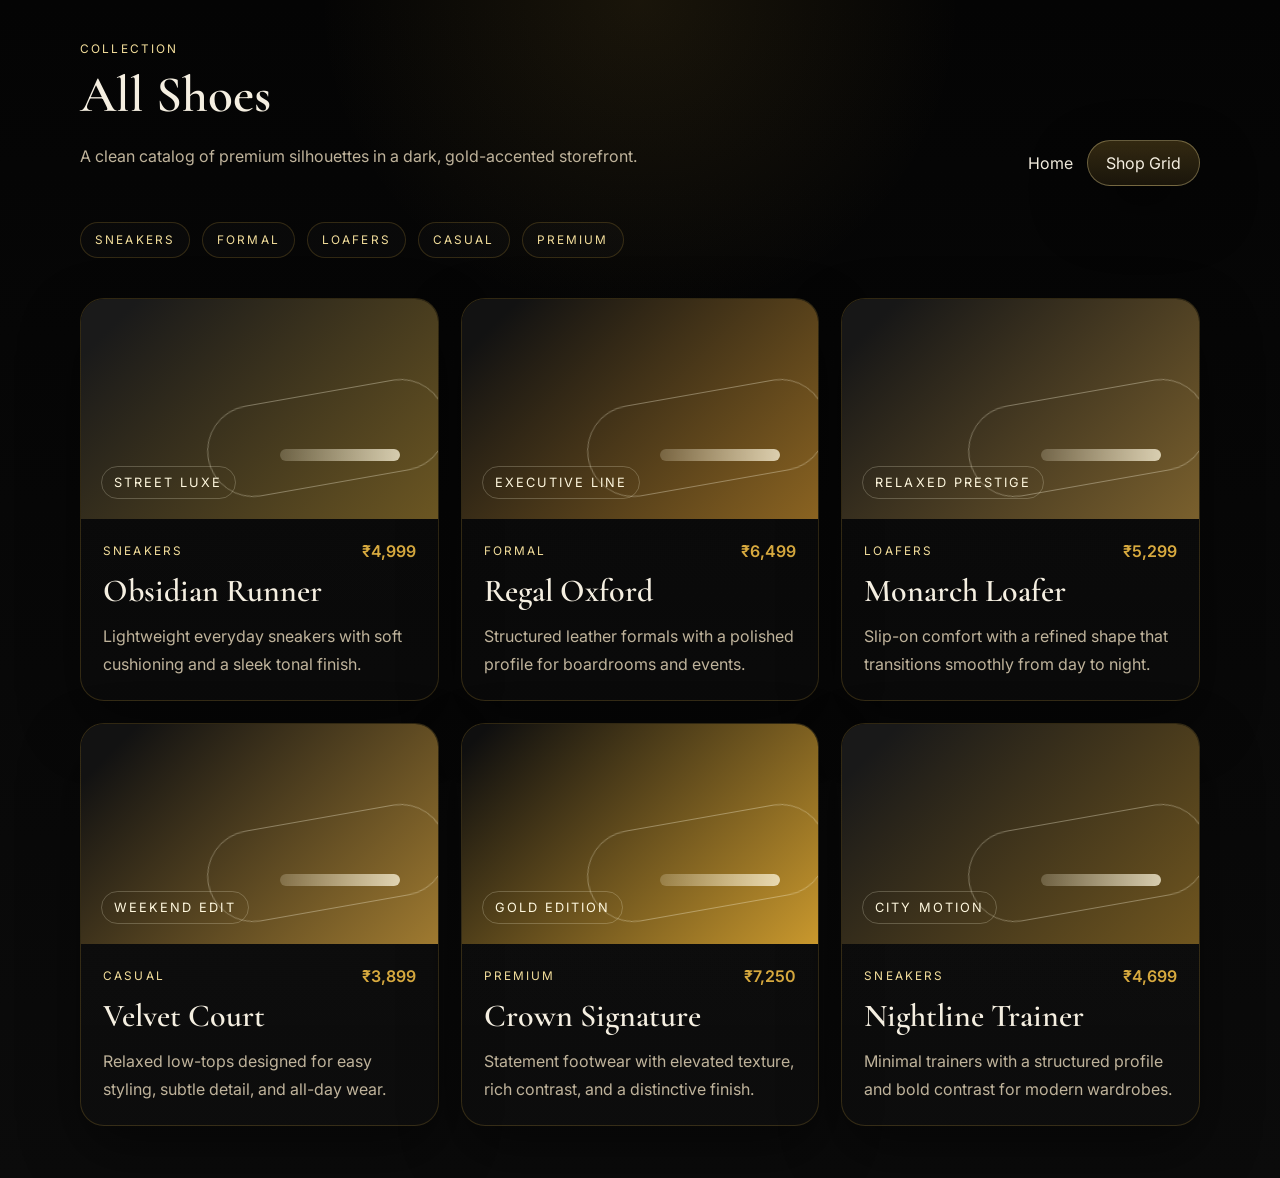
==== shoes.html @ 7613931d "Completed MVP." ====
<!DOCTYPE html>
<html lang="en">
<head>
  <meta charset="UTF-8">
  <meta name="viewport" content="width=device-width, initial-scale=1.0">
  <title>Monarch Pace | Shoe Collection</title>
  <link rel="preconnect" href="https://fonts.googleapis.com">
  <link rel="preconnect" href="https://fonts.gstatic.com" crossorigin>
  <link href="https://fonts.googleapis.com/css2?family=Cormorant+Garamond:wght@500;600;700&family=Inter:wght@400;500;600&display=swap" rel="stylesheet">
  <link rel="stylesheet" href="shoes.css">
</head>
<body>
  <header class="catalog-header fade-section">
    <div>
      <p class="eyebrow">Collection</p>
      <h1>All Shoes</h1>
      <p class="header-copy">A clean catalog of premium silhouettes in a dark, gold-accented storefront.</p>
    </div>
    <nav class="catalog-nav">
      <a href="index.html">Home</a>
      <a class="nav-button" href="#catalog">Shop Grid</a>
    </nav>
  </header>

  <main>
    <section class="filter-row fade-section">
      <span>Sneakers</span>
      <span>Formal</span>
      <span>Loafers</span>
      <span>Casual</span>
      <span>Premium</span>
    </section>

    <section id="catalog" class="catalog-grid fade-section">
      <article class="shoe-card">
        <div class="shoe-visual visual-sneaker">
          <span>Street Luxe</span>
        </div>
        <div class="shoe-copy">
          <div class="shoe-meta">
            <p>Sneakers</p>
            <span>₹4,999</span>
          </div>
          <h2>Obsidian Runner</h2>
          <p>Lightweight everyday sneakers with soft cushioning and a sleek tonal finish.</p>
        </div>
      </article>

      <article class="shoe-card">
        <div class="shoe-visual visual-formal">
          <span>Executive Line</span>
        </div>
        <div class="shoe-copy">
          <div class="shoe-meta">
            <p>Formal</p>
            <span>₹6,499</span>
          </div>
          <h2>Regal Oxford</h2>
          <p>Structured leather formals with a polished profile for boardrooms and events.</p>
        </div>
      </article>

      <article class="shoe-card">
        <div class="shoe-visual visual-loafer">
          <span>Relaxed Prestige</span>
        </div>
        <div class="shoe-copy">
          <div class="shoe-meta">
            <p>Loafers</p>
            <span>₹5,299</span>
          </div>
          <h2>Monarch Loafer</h2>
          <p>Slip-on comfort with a refined shape that transitions smoothly from day to night.</p>
        </div>
      </article>

      <article class="shoe-card">
        <div class="shoe-visual visual-casual">
          <span>Weekend Edit</span>
        </div>
        <div class="shoe-copy">
          <div class="shoe-meta">
            <p>Casual</p>
            <span>₹3,899</span>
          </div>
          <h2>Velvet Court</h2>
          <p>Relaxed low-tops designed for easy styling, subtle detail, and all-day wear.</p>
        </div>
      </article>

      <article class="shoe-card">
        <div class="shoe-visual visual-premium">
          <span>Gold Edition</span>
        </div>
        <div class="shoe-copy">
          <div class="shoe-meta">
            <p>Premium</p>
            <span>₹7,250</span>
          </div>
          <h2>Crown Signature</h2>
          <p>Statement footwear with elevated texture, rich contrast, and a distinctive finish.</p>
        </div>
      </article>

      <article class="shoe-card">
        <div class="shoe-visual visual-sneaker-alt">
          <span>City Motion</span>
        </div>
        <div class="shoe-copy">
          <div class="shoe-meta">
            <p>Sneakers</p>
            <span>₹4,699</span>
          </div>
          <h2>Nightline Trainer</h2>
          <p>Minimal trainers with a structured profile and bold contrast for modern wardrobes.</p>
        </div>
      </article>
    </section>
  </main>

  <script src="script.js"></script>
</body>
</html>
---- shoes.css ----
:root {
  --bg: #050505;
  --surface: #0f0f0f;
  --surface-soft: #151515;
  --text: #f5efe1;
  --muted: #bfb39b;
  --line: rgba(216, 170, 63, 0.2);
  --gold: #d8aa3f;
  --gold-soft: #f3de9b;
  --shadow: 0 24px 60px rgba(0, 0, 0, 0.45);
}

* {
  box-sizing: border-box;
}

body {
  margin: 0;
  min-height: 100vh;
  background:
    radial-gradient(circle at top, rgba(216, 170, 63, 0.1), transparent 24%),
    linear-gradient(180deg, #040404 0%, #0b0b0b 100%);
  color: var(--text);
  font-family: "Inter", sans-serif;
}

a {
  color: inherit;
  text-decoration: none;
}

h1,
h2 {
  margin: 0;
  font-family: "Cormorant Garamond", serif;
  font-weight: 600;
}

.catalog-header,
.filter-row,
.catalog-grid {
  width: min(1120px, calc(100% - 48px));
  margin: 0 auto;
}

.catalog-header {
  display: flex;
  justify-content: space-between;
  gap: 24px;
  align-items: end;
  padding: 42px 0 28px;
}

.eyebrow,
.shoe-meta p,
.filter-row span {
  margin: 0;
  color: var(--gold-soft);
  text-transform: uppercase;
  letter-spacing: 0.18em;
  font-size: 0.74rem;
}

.catalog-header h1 {
  margin-top: 8px;
  font-size: clamp(2.4rem, 4vw, 4rem);
}

.header-copy,
.shoe-copy > p {
  color: var(--muted);
  line-height: 1.75;
}

.catalog-nav {
  display: flex;
  flex-wrap: wrap;
  gap: 14px;
  align-items: center;
}

.nav-button {
  padding: 12px 18px;
  border-radius: 999px;
  border: 1px solid rgba(243, 222, 155, 0.35);
  background: linear-gradient(180deg, rgba(216, 170, 63, 0.22), rgba(216, 170, 63, 0.1));
  box-shadow: var(--shadow);
}

.filter-row {
  display: flex;
  flex-wrap: wrap;
  gap: 12px;
  padding: 8px 0 22px;
}

.filter-row span {
  padding: 10px 14px;
  border: 1px solid var(--line);
  border-radius: 999px;
  background: rgba(255, 255, 255, 0.02);
}

.catalog-grid {
  display: grid;
  grid-template-columns: repeat(3, minmax(0, 1fr));
  gap: 22px;
  padding: 18px 0 52px;
}

.shoe-card {
  overflow: hidden;
  border: 1px solid var(--line);
  border-radius: 24px;
  background: linear-gradient(180deg, rgba(255, 255, 255, 0.02), rgba(255, 255, 255, 0.01));
  box-shadow: var(--shadow);
}

.shoe-visual {
  position: relative;
  min-height: 220px;
  display: flex;
  align-items: end;
  padding: 20px;
  color: #fff8df;
  overflow: hidden;
}

.shoe-visual::before,
.shoe-visual::after {
  content: "";
  position: absolute;
  border-radius: 999px;
  filter: blur(0.5px);
}

.shoe-visual::before {
  width: 240px;
  height: 90px;
  right: -10px;
  bottom: 35px;
  border: 1px solid rgba(255, 248, 223, 0.35);
  transform: rotate(-10deg);
}

.shoe-visual::after {
  width: 120px;
  height: 12px;
  right: 38px;
  bottom: 58px;
  background: linear-gradient(90deg, rgba(255, 248, 223, 0.2), rgba(255, 248, 223, 0.75));
}

.shoe-visual span {
  position: relative;
  z-index: 1;
  padding: 8px 12px;
  border: 1px solid rgba(255, 248, 223, 0.22);
  border-radius: 999px;
  font-size: 0.8rem;
  text-transform: uppercase;
  letter-spacing: 0.16em;
}

.visual-sneaker {
  background: linear-gradient(135deg, #1a1a1a 10%, #6b5622 100%);
}

.visual-formal {
  background: linear-gradient(135deg, #121212 10%, #8a6321 100%);
}

.visual-loafer {
  background: linear-gradient(135deg, #171717 10%, #7a602d 100%);
}

.visual-casual {
  background: linear-gradient(135deg, #121212 10%, #9f7a30 100%);
}

.visual-premium {
  background: linear-gradient(135deg, #0f0f0f 5%, #c9982d 100%);
}

.visual-sneaker-alt {
  background: linear-gradient(135deg, #191919 10%, #70561f 100%);
}

.shoe-copy {
  padding: 22px;
}

.shoe-meta {
  display: flex;
  justify-content: space-between;
  gap: 16px;
  align-items: center;
}

.shoe-meta span {
  color: var(--gold);
  font-weight: 600;
}

.shoe-copy h2 {
  margin-top: 10px;
  font-size: 2rem;
}

.shoe-copy > p {
  margin: 12px 0 0;
}

.fade-section {
  opacity: 0;
  transform: translateY(24px);
  transition: opacity 700ms ease, transform 700ms ease;
}

.fade-section.is-visible {
  opacity: 1;
  transform: translateY(0);
}

.catalog-nav a:hover,
.nav-button:hover,
.filter-row span:hover,
.shoe-card:hover {
  transform: translateY(-2px);
}

.shoe-card,
.filter-row span,
.nav-button {
  transition: transform 180ms ease, border-color 180ms ease, background-color 180ms ease;
}

@media (max-width: 960px) {
  .catalog-grid {
    grid-template-columns: repeat(2, minmax(0, 1fr));
  }
}

@media (max-width: 720px) {
  .catalog-header {
    flex-direction: column;
    align-items: flex-start;
  }

  .catalog-grid {
    grid-template-columns: 1fr;
  }
}

@media (max-width: 640px) {
  .catalog-header,
  .filter-row,
  .catalog-grid {
    width: min(100% - 28px, 1120px);
  }
}
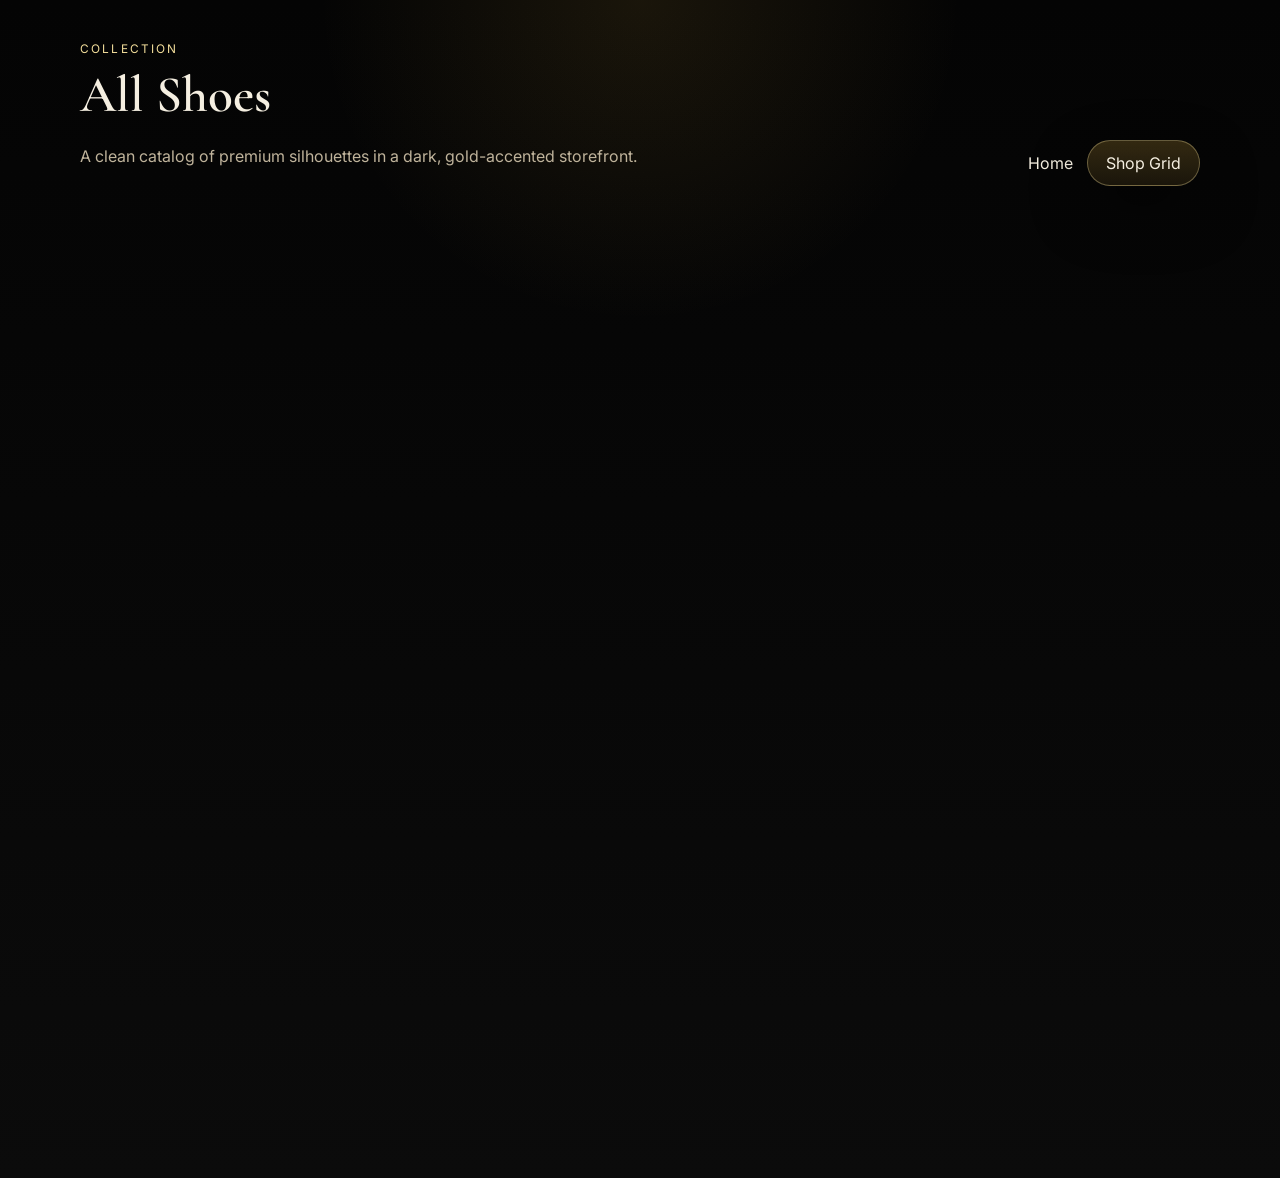
==== commit 63ad1e83: "Added scraping classes." ====
--- a/shoes.html
+++ b/shoes.html
@@ -1,123 +1,128 @@
 <!DOCTYPE html>
 <html lang="en">
+
 <head>
-  <meta charset="UTF-8">
-  <meta name="viewport" content="width=device-width, initial-scale=1.0">
-  <title>Monarch Pace | Shoe Collection</title>
-  <link rel="preconnect" href="https://fonts.googleapis.com">
-  <link rel="preconnect" href="https://fonts.gstatic.com" crossorigin>
-  <link href="https://fonts.googleapis.com/css2?family=Cormorant+Garamond:wght@500;600;700&family=Inter:wght@400;500;600&display=swap" rel="stylesheet">
-  <link rel="stylesheet" href="shoes.css">
+	<meta charset="UTF-8">
+	<meta name="viewport" content="width=device-width, initial-scale=1.0">
+	<title>Monarch Pace | Shoe Collection</title>
+	<link rel="preconnect" href="https://fonts.googleapis.com">
+	<link rel="preconnect" href="https://fonts.gstatic.com" crossorigin>
+	<link
+		href="https://fonts.googleapis.com/css2?family=Cormorant+Garamond:wght@500;600;700&family=Inter:wght@400;500;600&display=swap"
+		rel="stylesheet">
+	<link rel="stylesheet" href="shoes.css">
 </head>
+
 <body>
-  <header class="catalog-header fade-section">
-    <div>
-      <p class="eyebrow">Collection</p>
-      <h1>All Shoes</h1>
-      <p class="header-copy">A clean catalog of premium silhouettes in a dark, gold-accented storefront.</p>
-    </div>
-    <nav class="catalog-nav">
-      <a href="index.html">Home</a>
-      <a class="nav-button" href="#catalog">Shop Grid</a>
-    </nav>
-  </header>
+	<header class="catalog-header fade-section">
+		<div>
+			<p class="eyebrow">Collection</p>
+			<h1>All Shoes</h1>
+			<p class="header-copy">A clean catalog of premium silhouettes in a dark, gold-accented storefront.</p>
+		</div>
+		<nav class="catalog-nav">
+			<a href="index.html">Home</a>
+			<a class="nav-button" href="#catalog">Shop Grid</a>
+		</nav>
+	</header>
 
-  <main>
-    <section class="filter-row fade-section">
-      <span>Sneakers</span>
-      <span>Formal</span>
-      <span>Loafers</span>
-      <span>Casual</span>
-      <span>Premium</span>
-    </section>
+	<main>
+		<section class="filter-row fade-section">
+			<span>Sneakers</span>
+			<span>Formal</span>
+			<span>Loafers</span>
+			<span>Casual</span>
+			<span>Premium</span>
+		</section>
 
-    <section id="catalog" class="catalog-grid fade-section">
-      <article class="shoe-card">
-        <div class="shoe-visual visual-sneaker">
-          <span>Street Luxe</span>
-        </div>
-        <div class="shoe-copy">
-          <div class="shoe-meta">
-            <p>Sneakers</p>
-            <span>₹4,999</span>
-          </div>
-          <h2>Obsidian Runner</h2>
-          <p>Lightweight everyday sneakers with soft cushioning and a sleek tonal finish.</p>
-        </div>
-      </article>
+		<section id="catalog" class="catalog-grid fade-section">
+			<article class="shoe-card product_card">
+				<div class="shoe-visual visual-sneaker">
+					<span>Street Luxe</span>
+				</div>
+				<div class="shoe-copy">
+					<div class="shoe-meta">
+						<p>Sneakers</p>
+						<span class="product_price">₹4,999</span>
+					</div>
+					<h2 class="product_title">Obsidian Runner</h2>
+					<p class="product_desc">Lightweight everyday sneakers with soft cushioning and a sleek tonal finish.</p>
+				</div>
+			</article>
 
-      <article class="shoe-card">
-        <div class="shoe-visual visual-formal">
-          <span>Executive Line</span>
-        </div>
-        <div class="shoe-copy">
-          <div class="shoe-meta">
-            <p>Formal</p>
-            <span>₹6,499</span>
-          </div>
-          <h2>Regal Oxford</h2>
-          <p>Structured leather formals with a polished profile for boardrooms and events.</p>
-        </div>
-      </article>
+			<article class="shoe-card product_card">
+				<div class="shoe-visual visual-formal">
+					<span>Executive Line</span>
+				</div>
+				<div class="shoe-copy">
+					<div class="shoe-meta">
+						<p>Formal</p>
+						<span class="product_price">₹6,499</span>
+					</div>
+					<h2 class="product_title">Regal Oxford</h2>
+					<p class="product_desc">Structured leather formals with a polished profile for boardrooms and events.</p>
+				</div>
+			</article>
 
-      <article class="shoe-card">
-        <div class="shoe-visual visual-loafer">
-          <span>Relaxed Prestige</span>
-        </div>
-        <div class="shoe-copy">
-          <div class="shoe-meta">
-            <p>Loafers</p>
-            <span>₹5,299</span>
-          </div>
-          <h2>Monarch Loafer</h2>
-          <p>Slip-on comfort with a refined shape that transitions smoothly from day to night.</p>
-        </div>
-      </article>
+			<article class="shoe-card product_card">
+				<div class="shoe-visual visual-loafer">
+					<span>Relaxed Prestige</span>
+				</div>
+				<div class="shoe-copy">
+					<div class="shoe-meta">
+						<p>Loafers</p>
+						<span class="product_price">₹5,299</span>
+					</div>
+					<h2 class="product_title">Monarch Loafer</h2>
+					<p class="product_desc">Slip-on comfort with a refined shape that transitions smoothly from day to night.</p>
+				</div>
+			</article>
 
-      <article class="shoe-card">
-        <div class="shoe-visual visual-casual">
-          <span>Weekend Edit</span>
-        </div>
-        <div class="shoe-copy">
-          <div class="shoe-meta">
-            <p>Casual</p>
-            <span>₹3,899</span>
-          </div>
-          <h2>Velvet Court</h2>
-          <p>Relaxed low-tops designed for easy styling, subtle detail, and all-day wear.</p>
-        </div>
-      </article>
+			<article class="shoe-card product_card">
+				<div class="shoe-visual visual-casual">
+					<span>Weekend Edit</span>
+				</div>
+				<div class="shoe-copy">
+					<div class="shoe-meta">
+						<p>Casual</p>
+						<span class="product_price">₹3,899</span>
+					</div>
+					<h2 class="product_title">Velvet Court</h2>
+					<p class="product_desc">Relaxed low-tops designed for easy styling, subtle detail, and all-day wear.</p>
+				</div>
+			</article>
 
-      <article class="shoe-card">
-        <div class="shoe-visual visual-premium">
-          <span>Gold Edition</span>
-        </div>
-        <div class="shoe-copy">
-          <div class="shoe-meta">
-            <p>Premium</p>
-            <span>₹7,250</span>
-          </div>
-          <h2>Crown Signature</h2>
-          <p>Statement footwear with elevated texture, rich contrast, and a distinctive finish.</p>
-        </div>
-      </article>
+			<article class="shoe-card product_card">
+				<div class="shoe-visual visual-premium">
+					<span>Gold Edition</span>
+				</div>
+				<div class="shoe-copy">
+					<div class="shoe-meta">
+						<p>Premium</p>
+						<span class="product_price">₹7,250</span>
+					</div>
+					<h2 class="product_title">Crown Signature</h2>
+					<p class="product_desc">Statement footwear with elevated texture, rich contrast, and a distinctive finish.</p>
+				</div>
+			</article>
 
-      <article class="shoe-card">
-        <div class="shoe-visual visual-sneaker-alt">
-          <span>City Motion</span>
-        </div>
-        <div class="shoe-copy">
-          <div class="shoe-meta">
-            <p>Sneakers</p>
-            <span>₹4,699</span>
-          </div>
-          <h2>Nightline Trainer</h2>
-          <p>Minimal trainers with a structured profile and bold contrast for modern wardrobes.</p>
-        </div>
-      </article>
-    </section>
-  </main>
+			<article class="shoe-card product_card">
+				<div class="shoe-visual visual-sneaker-alt">
+					<span>City Motion</span>
+				</div>
+				<div class="shoe-copy">
+					<div class="shoe-meta">
+						<p>Sneakers</p>
+						<span class="product_price">₹4,699</span>
+					</div>
+					<h2 class="product_title">Nightline Trainer</h2>
+					<p class="product_desc">Minimal trainers with a structured profile and bold contrast for modern wardrobes.</p>
+				</div>
+			</article>
+		</section>
+	</main>
 
-  <script src="script.js"></script>
+	<script src="script.js"></script>
 </body>
-</html>
+
+</html>
